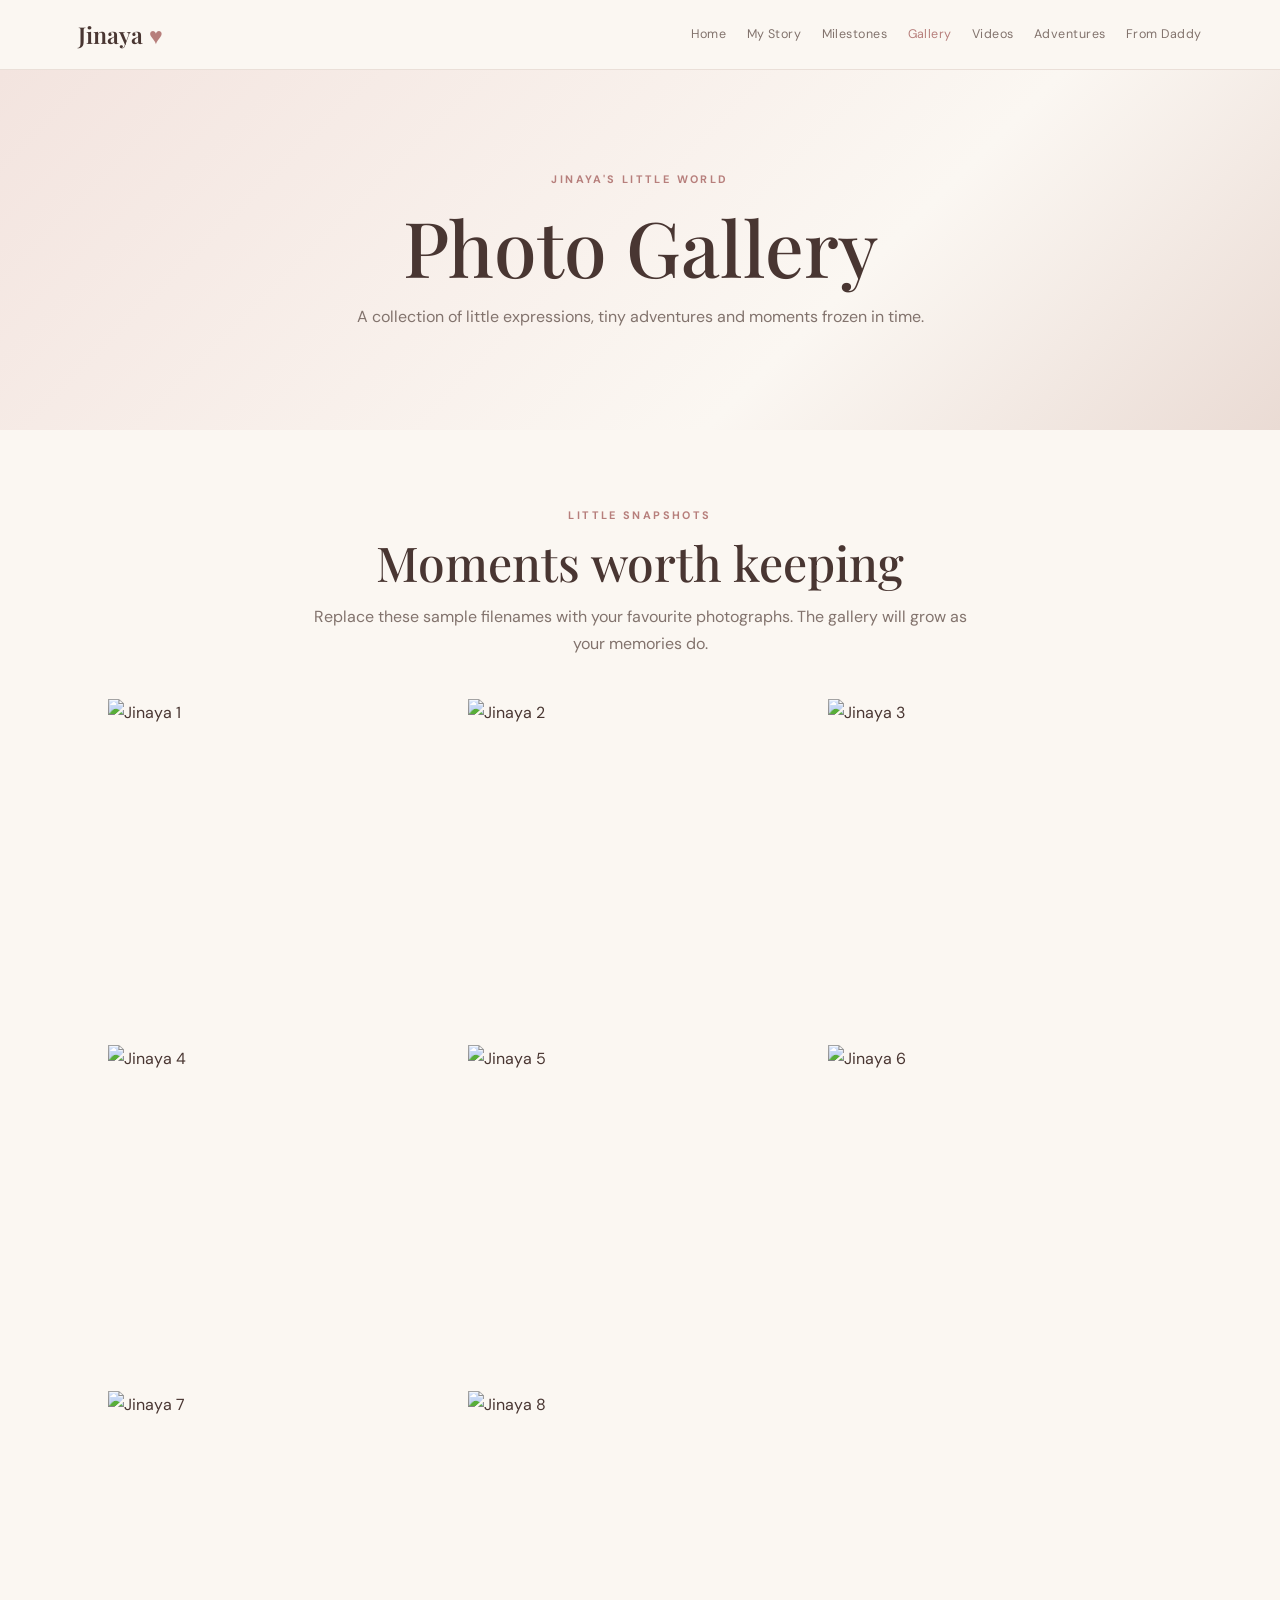
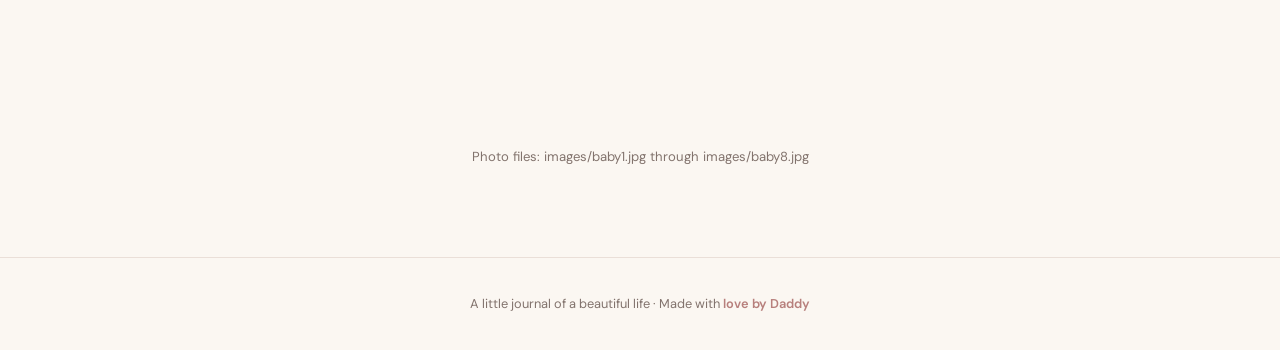
==== gallery.html @ 4f170513 "Add files via upload" ====
<!DOCTYPE html>
<html lang="en">
<head>
  <meta charset="UTF-8">
  <meta name="viewport" content="width=device-width, initial-scale=1.0">
  <meta name="description" content="The childhood memories and story of Jinaya Hajong.">
  <title>Photo Gallery | Jinaya's Little World</title>
  <link rel="stylesheet" href="style.css">
</head>
<body>
<header class="site-header"><div class="nav-wrap">
<a class="brand" href="index.html">Jinaya <span>♥</span></a>
<nav class="nav-links" aria-label="Main navigation"><a class="" href="index.html">Home</a><a class="" href="about.html">My Story</a><a class="" href="milestones.html">Milestones</a><a class="active" href="gallery.html">Gallery</a><a class="" href="videos.html">Videos</a><a class="" href="adventures.html">Adventures</a><a class="" href="daddy.html">From Daddy</a></nav>
</div></header>
<section class="page-hero">
  <div><div class="eyebrow">Jinaya's little world</div><h1>Photo Gallery</h1><p>A collection of little expressions, tiny adventures and moments frozen in time.</p></div>
</section>

<main class="container">
  <div class="section-heading"><div class="eyebrow">Little snapshots</div><h2>Moments worth keeping</h2><p>Replace these sample filenames with your favourite photographs. The gallery will grow as your memories do.</p></div>
  <div class="gallery-grid"><img src="images/baby1.jpg" alt="Jinaya 1"><img src="images/baby2.jpg" alt="Jinaya 2"><img src="images/baby3.jpg" alt="Jinaya 3"><img src="images/baby4.jpg" alt="Jinaya 4"><img src="images/baby5.jpg" alt="Jinaya 5"><img src="images/baby6.jpg" alt="Jinaya 6"><img src="images/baby7.jpg" alt="Jinaya 7"><img src="images/baby8.jpg" alt="Jinaya 8"></div>
  <p class="small-note">Photo files: images/baby1.jpg through images/baby8.jpg</p>
</main>
<footer class="site-footer">A little journal of a beautiful life · Made with <strong>love by Daddy</strong></footer>
</body>
</html>
---- style.css ----
@import url('https://fonts.googleapis.com/css2?family=DM+Sans:wght@400;500;600;700&family=Playfair+Display:wght@400;500;600;700&display=swap');

:root {
  --cream: #fbf7f2;
  --paper: #fffdfb;
  --pink: #ead2cf;
  --rose: #b77f7c;
  --brown: #493632;
  --muted: #82736d;
  --line: #eadfd8;
  --shadow: 0 18px 50px rgba(73, 54, 50, .09);
}
* { box-sizing: border-box; }
html { scroll-behavior: smooth; }
body {
  margin: 0; background: var(--cream); color: var(--brown);
  font-family: 'DM Sans', sans-serif; line-height: 1.7;
}
a { color: inherit; text-decoration: none; }
img, video { display: block; max-width: 100%; }
img { width: 100%; object-fit: cover; }
.site-header {
  position: sticky; top: 0; z-index: 20; background: rgba(251,247,242,.94);
  backdrop-filter: blur(14px); border-bottom: 1px solid var(--line);
}
.nav-wrap {
  max-width: 1180px; margin: auto; padding: 15px 28px; display: flex;
  align-items: center; justify-content: space-between; gap: 22px;
}
.brand { font-family: 'Playfair Display', serif; font-size: 1.45rem; font-weight: 600; white-space: nowrap; }
.brand span { color: var(--rose); }
.nav-links { display: flex; flex-wrap: wrap; gap: 20px; align-items: center; }
.nav-links a { font-size: .78rem; color: var(--muted); letter-spacing: .04em; transition: color .2s; }
.nav-links a:hover, .nav-links a.active { color: var(--rose); }
.menu-toggle { display: none; }
.page-hero {
  min-height: 360px; display: grid; place-items: center; text-align: center;
  padding: 75px 24px; background: linear-gradient(135deg, #f3e4df, #fbf7f2 65%, #eadbd4);
}
.eyebrow { text-transform: uppercase; letter-spacing: .22em; color: var(--rose); font-size: .68rem; font-weight: 700; }
h1, h2, h3 { font-family: 'Playfair Display', serif; font-weight: 500; line-height: 1.18; }
.page-hero h1 { font-size: clamp(2.7rem, 6vw, 4.8rem); margin: 12px 0; }
.page-hero p { max-width: 620px; color: var(--muted); margin: 0 auto; }
.container { max-width: 1120px; margin: auto; padding: 76px 28px; }
.section-heading { text-align: center; max-width: 680px; margin: 0 auto 42px; }
.section-heading h2 { font-size: clamp(2rem, 4vw, 3rem); margin: 9px 0 12px; }
.section-heading p { color: var(--muted); margin: 0; }
.button {
  display: inline-block; background: var(--brown); color: white; padding: 13px 23px;
  border-radius: 2px; font-size: .78rem; letter-spacing: .06em; margin-top: 20px;
}
.button:hover { background: var(--rose); }
.hero-home {
  min-height: 690px; display: grid; grid-template-columns: 1fr 1fr; align-items: center;
  gap: 55px; max-width: 1180px; margin: auto; padding: 65px 28px;
}
.hero-copy h1 { font-size: clamp(3.3rem, 6.5vw, 6rem); margin: 12px 0 18px; }
.hero-copy h1 em { color: var(--rose); font-weight: 400; }
.hero-copy p { color: var(--muted); max-width: 470px; }
.hero-photo { position: relative; padding: 0 22px 22px 0; }
.hero-photo:after { content: ''; position: absolute; right: 0; bottom: 0; width: 75%; height: 75%; background: var(--pink); z-index: 0; }
.hero-photo img { position: relative; z-index: 1; height: 520px; border-radius: 3px; box-shadow: var(--shadow); }
.note-strip { background: #f1e5df; text-align: center; padding: 24px; color: #725d56; font-family: 'Playfair Display', serif; font-size: 1.25rem; }
.two-col { display: grid; grid-template-columns: 1fr 1fr; gap: 55px; align-items: center; }
.two-col img { height: 470px; border-radius: 3px; box-shadow: var(--shadow); }
.copy h2 { font-size: clamp(2rem, 4vw, 3rem); margin: 10px 0 18px; }
.copy p { color: var(--muted); }
.soft-card { background: var(--paper); padding: 30px; border: 1px solid var(--line); box-shadow: var(--shadow); }
.card-grid { display: grid; grid-template-columns: repeat(3, 1fr); gap: 22px; }
.memory-card { background: var(--paper); border: 1px solid var(--line); }
.memory-card img { height: 280px; }
.memory-card .card-copy { padding: 20px; }
.memory-card h3 { font-size: 1.35rem; margin: 0 0 7px; }
.memory-card p { color: var(--muted); font-size: .9rem; margin: 0; }
.timeline { max-width: 760px; margin: auto; border-left: 1px solid #d9b9b4; padding-left: 30px; }
.timeline-item { position: relative; padding: 0 0 32px; }
.timeline-item:before { content: ''; position: absolute; left: -36px; top: 8px; width: 11px; height: 11px; border-radius: 50%; background: var(--rose); border: 3px solid var(--cream); }
.timeline-item .date { color: var(--rose); font-size: .72rem; letter-spacing: .12em; text-transform: uppercase; font-weight: 700; }
.timeline-item h3 { font-size: 1.45rem; margin: 5px 0; }
.timeline-item p { color: var(--muted); margin: 0; }
.gallery-grid { display: grid; grid-template-columns: repeat(3, 1fr); gap: 16px; }
.gallery-grid img { height: 330px; transition: transform .3s; }
.gallery-grid img:hover { transform: translateY(-4px); }
.video-grid { display: grid; grid-template-columns: repeat(2, 1fr); gap: 25px; }
.video-card { background: var(--paper); padding: 12px; border: 1px solid var(--line); }
.video-card video { width: 100%; aspect-ratio: 16/9; background: #211b19; object-fit: cover; }
.video-card h3 { margin: 14px 8px 4px; font-size: 1.25rem; }
.video-card p { margin: 0 8px 8px; color: var(--muted); font-size: .88rem; }
.letter { max-width: 790px; margin: auto; padding: 48px; background: var(--paper); border: 1px solid var(--line); box-shadow: var(--shadow); }
.letter h2 { font-size: 2.3rem; margin-top: 0; }
.letter p { color: #6f605a; }
.signature { font-family: 'Playfair Display', serif; font-size: 1.5rem; color: var(--rose); margin-top: 28px; }
.quote { text-align: center; max-width: 780px; margin: auto; font: italic 1.8rem/1.5 'Playfair Display', serif; color: #725d56; }
.site-footer { text-align: center; padding: 35px 20px; border-top: 1px solid var(--line); color: var(--muted); font-size: .8rem; }
.site-footer strong { color: var(--rose); font-weight: 600; }
.small-note { color: var(--muted); font-size: .82rem; text-align: center; margin-top: 25px; }
@media (max-width: 850px) {
  .nav-wrap { align-items: flex-start; flex-direction: column; }
  .nav-links { gap: 13px 18px; }
  .hero-home { grid-template-columns: 1fr; padding-top: 45px; }
  .hero-photo img { height: 430px; }
  .two-col { grid-template-columns: 1fr; gap: 30px; }
  .two-col img { height: 390px; }
  .card-grid { grid-template-columns: repeat(2, 1fr); }
}
@media (max-width: 560px) {
  .nav-wrap { padding: 13px 18px; }
  .nav-links { gap: 9px 14px; }
  .nav-links a { font-size: .72rem; }
  .hero-home { min-height: auto; padding: 50px 20px; gap: 30px; }
  .hero-photo img { height: 350px; }
  .container { padding: 55px 20px; }
  .card-grid, .gallery-grid, .video-grid { grid-template-columns: 1fr; }
  .gallery-grid img { height: 360px; }
  .memory-card img { height: 320px; }
  .letter { padding: 28px 23px; }
  .page-hero { min-height: 300px; padding: 55px 20px; }
}
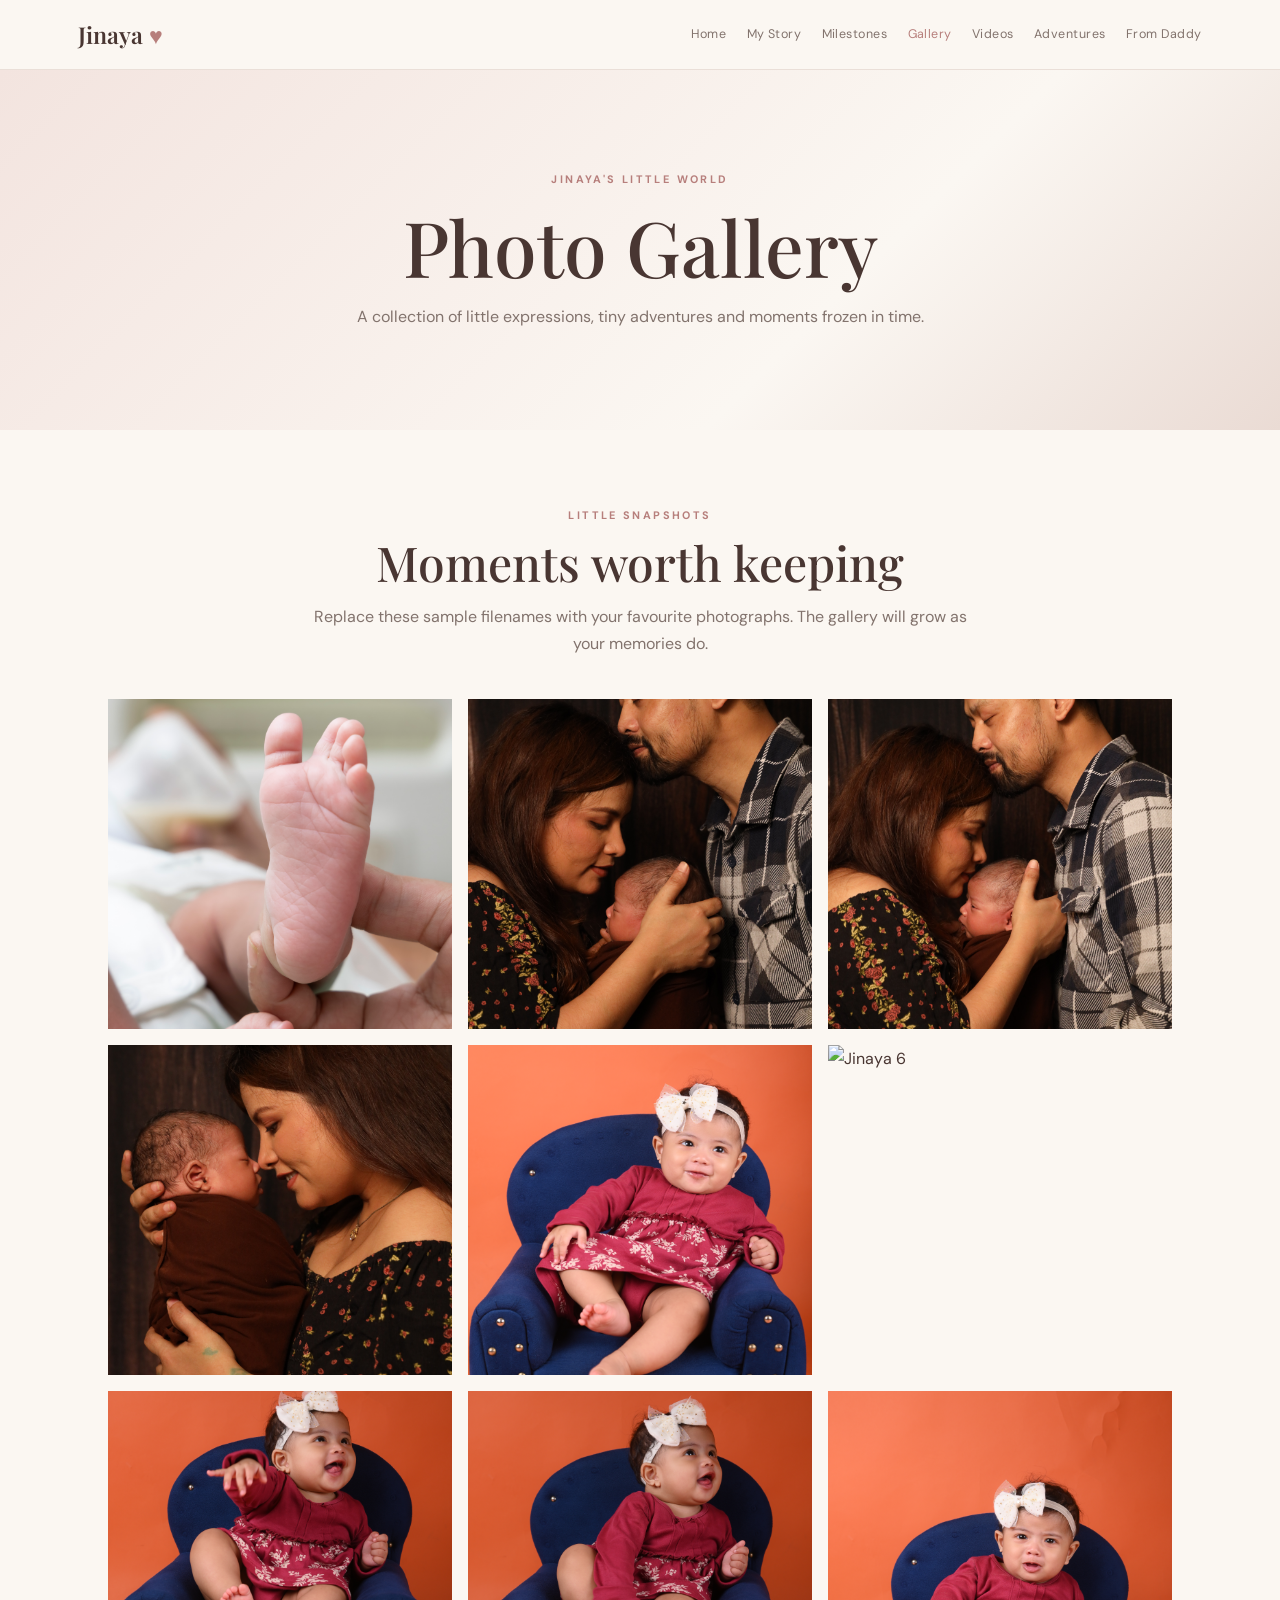
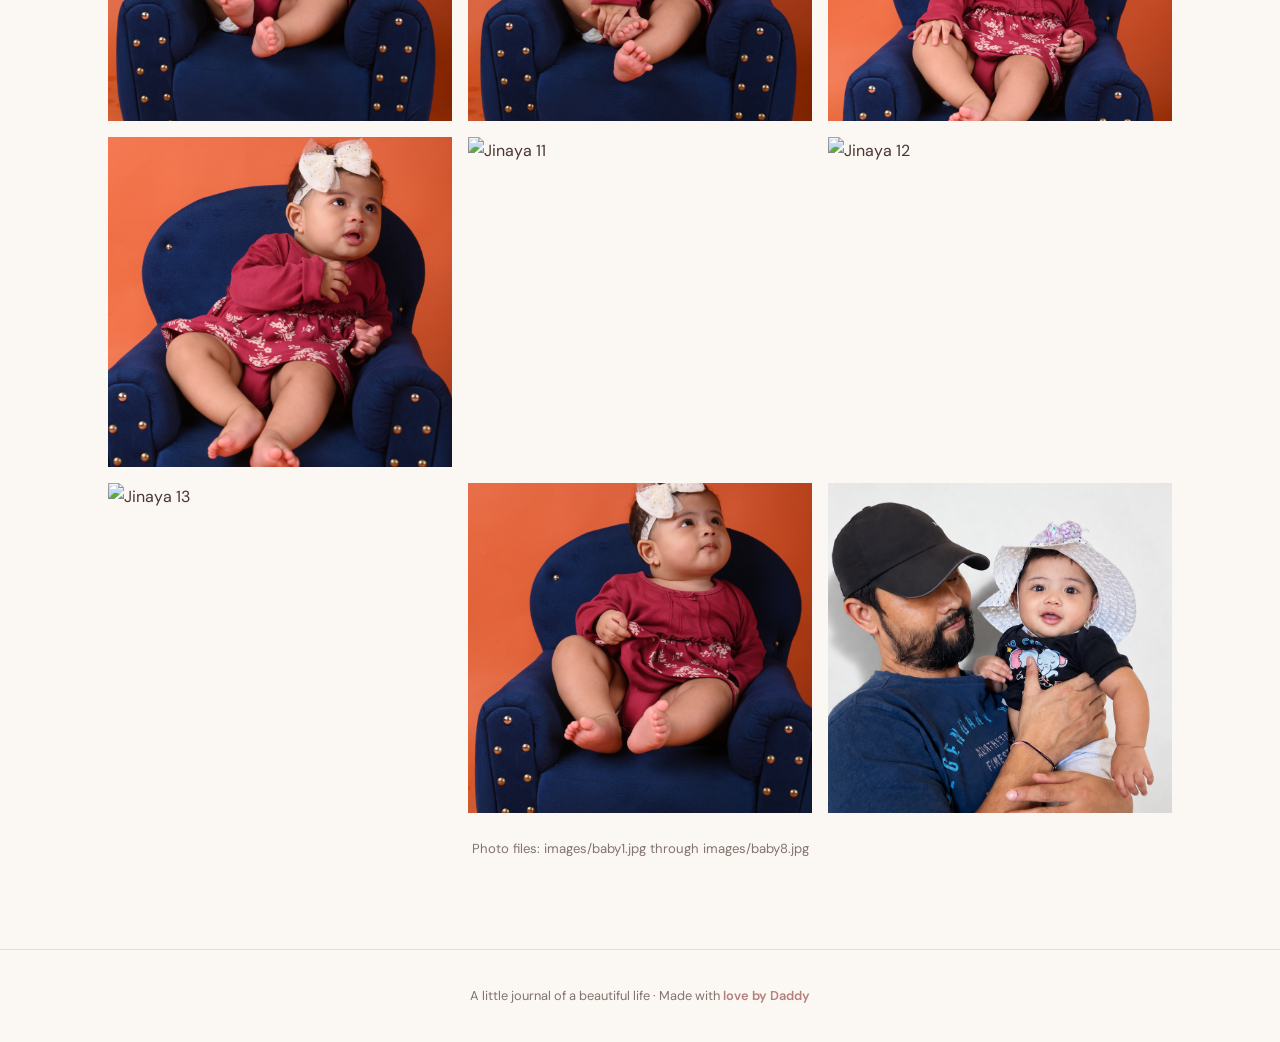
==== commit 31b842d7: "Change image filenames in gallery Updated image sources in the gallery section." ====
--- a/gallery.html
+++ b/gallery.html
@@ -18,9 +18,9 @@
 
 <main class="container">
   <div class="section-heading"><div class="eyebrow">Little snapshots</div><h2>Moments worth keeping</h2><p>Replace these sample filenames with your favourite photographs. The gallery will grow as your memories do.</p></div>
-  <div class="gallery-grid"><img src="images/baby1.jpg" alt="Jinaya 1"><img src="images/baby2.jpg" alt="Jinaya 2"><img src="images/baby3.jpg" alt="Jinaya 3"><img src="images/baby4.jpg" alt="Jinaya 4"><img src="images/baby5.jpg" alt="Jinaya 5"><img src="images/baby6.jpg" alt="Jinaya 6"><img src="images/baby7.jpg" alt="Jinaya 7"><img src="images/baby8.jpg" alt="Jinaya 8"></div>
+  <div class="gallery-grid"><img src="1000106142.jpg" alt="Jinaya 1"><img src="1000109471.jpg" alt="Jinaya 2"><img src="1000109473.jpg" alt="Jinaya 3"><img src="1000109578.jpg" alt="Jinaya 4"><img src="1000148776.jpg" alt="Jinaya 5"><img src="1000148777.jpg" alt="Jinaya 6"><img src="1000148815.jpg" alt="Jinaya 7"><img src="1000148816.jpg" alt="Jinaya 8"><img src="1000148818.jpg" alt="Jinaya 9"><img src="1000148819.jpg" alt="Jinaya 10"><img src="1000148824.jpg" alt="Jinaya 11"><img src="1000148825.jpg" alt="Jinaya 12"><img src="1000148834.jpg" alt="Jinaya 13"><img src="1000148835.jpg" alt="Jinaya 14"><img src="1000150522.png" alt="Jinaya 15"></div>
   <p class="small-note">Photo files: images/baby1.jpg through images/baby8.jpg</p>
 </main>
 <footer class="site-footer">A little journal of a beautiful life · Made with <strong>love by Daddy</strong></footer>
 </body>
-</html>+</html>
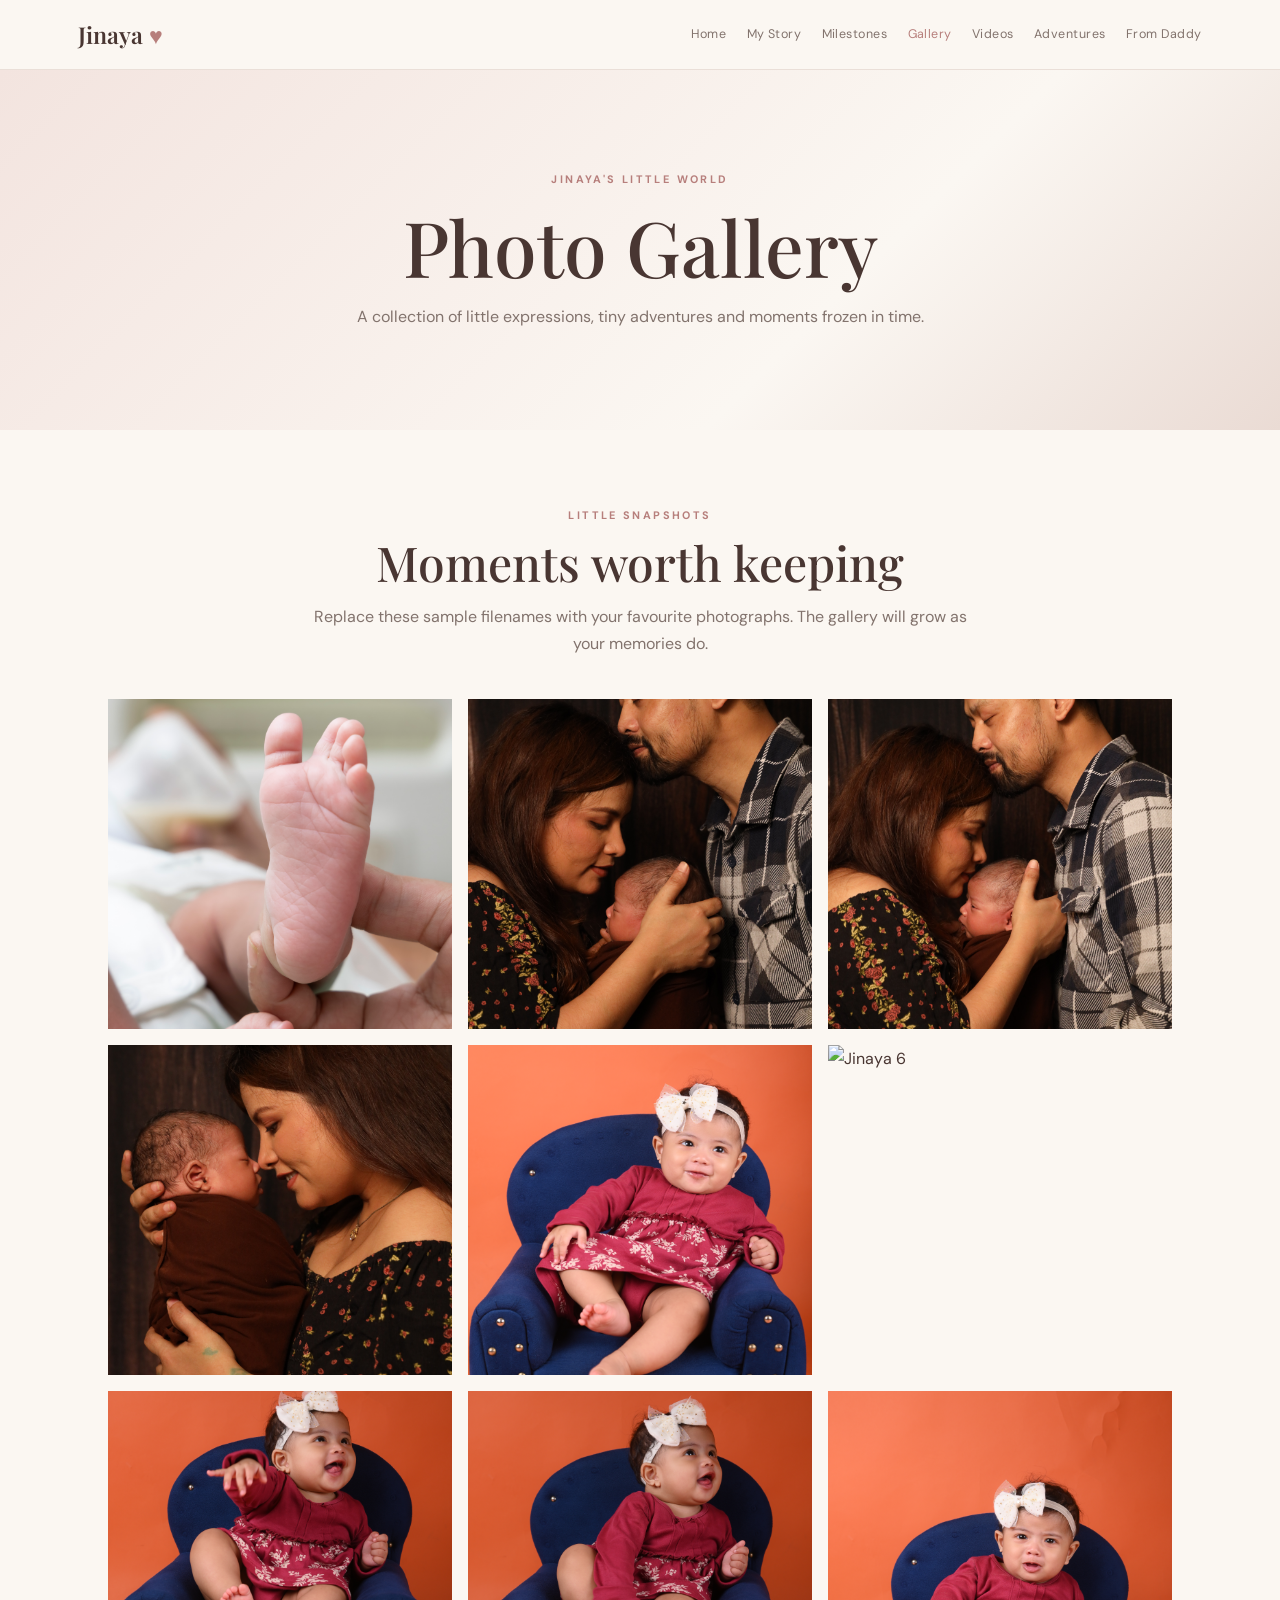
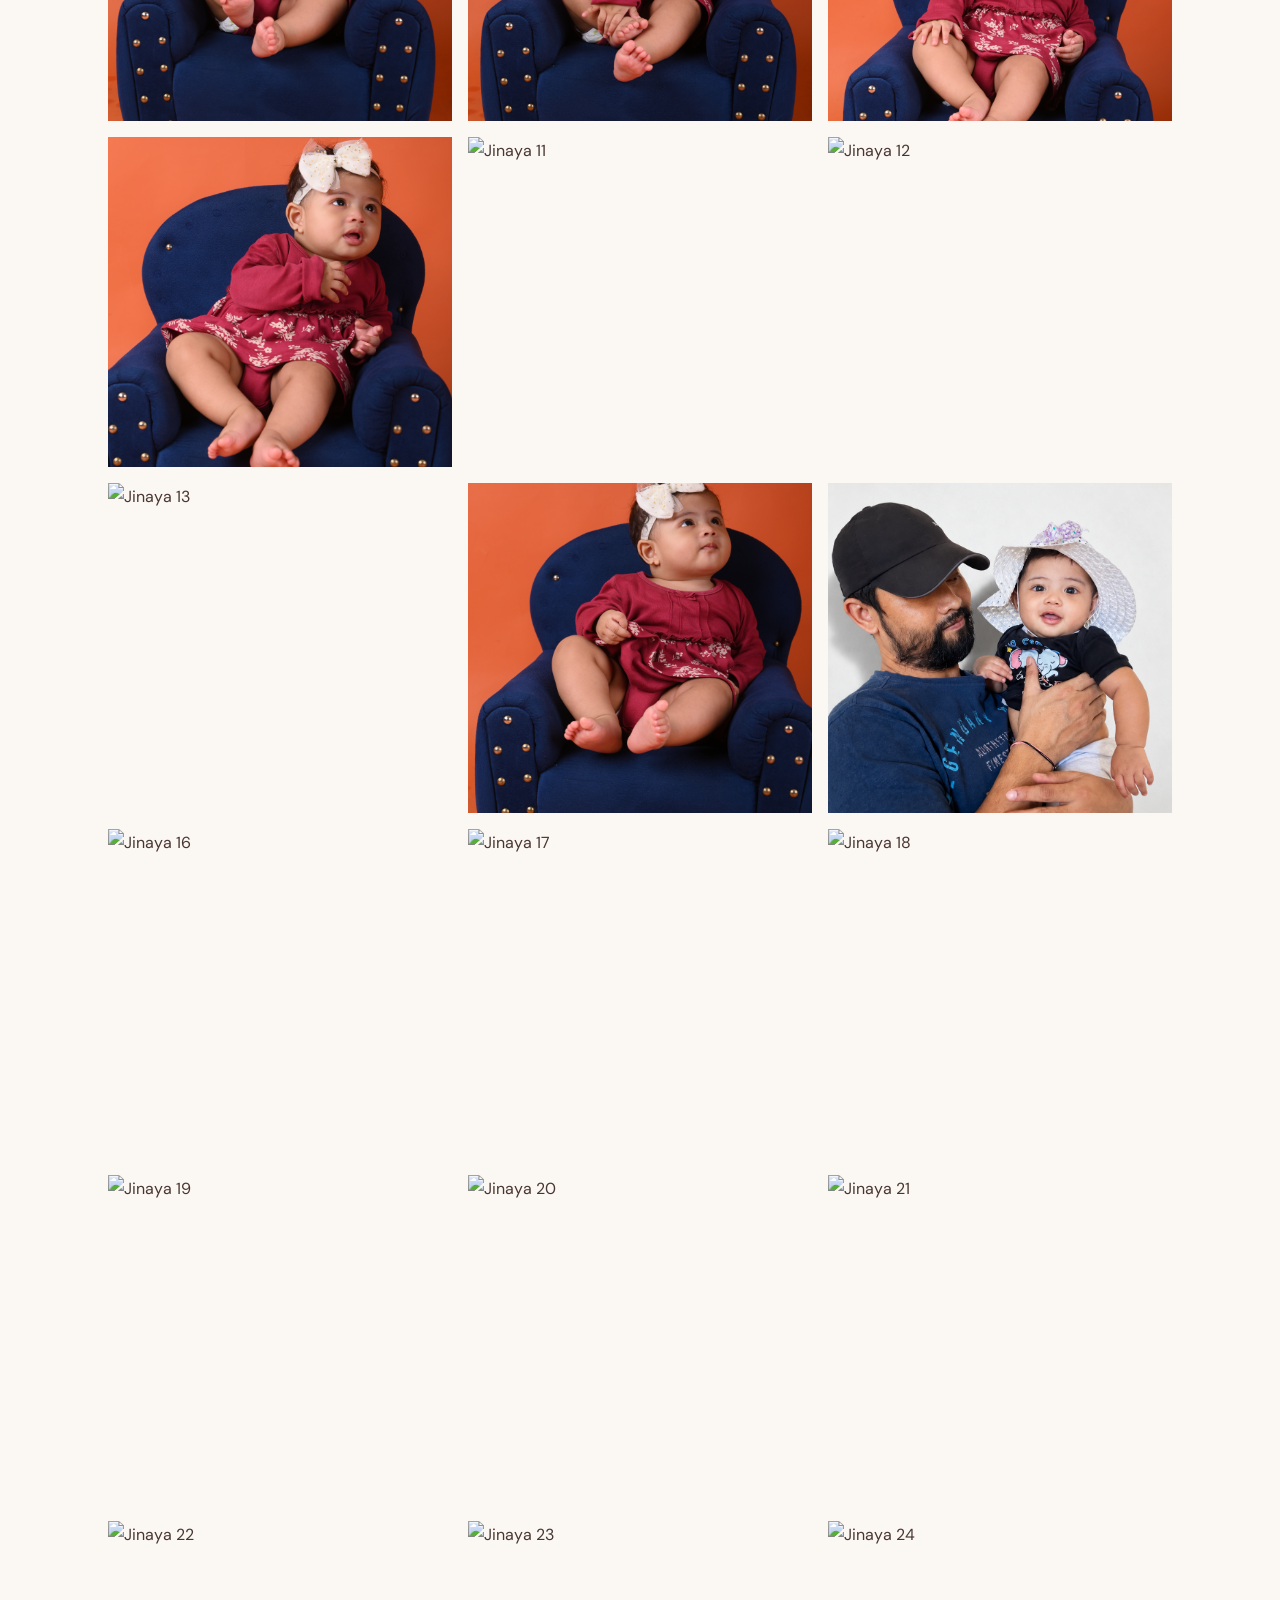
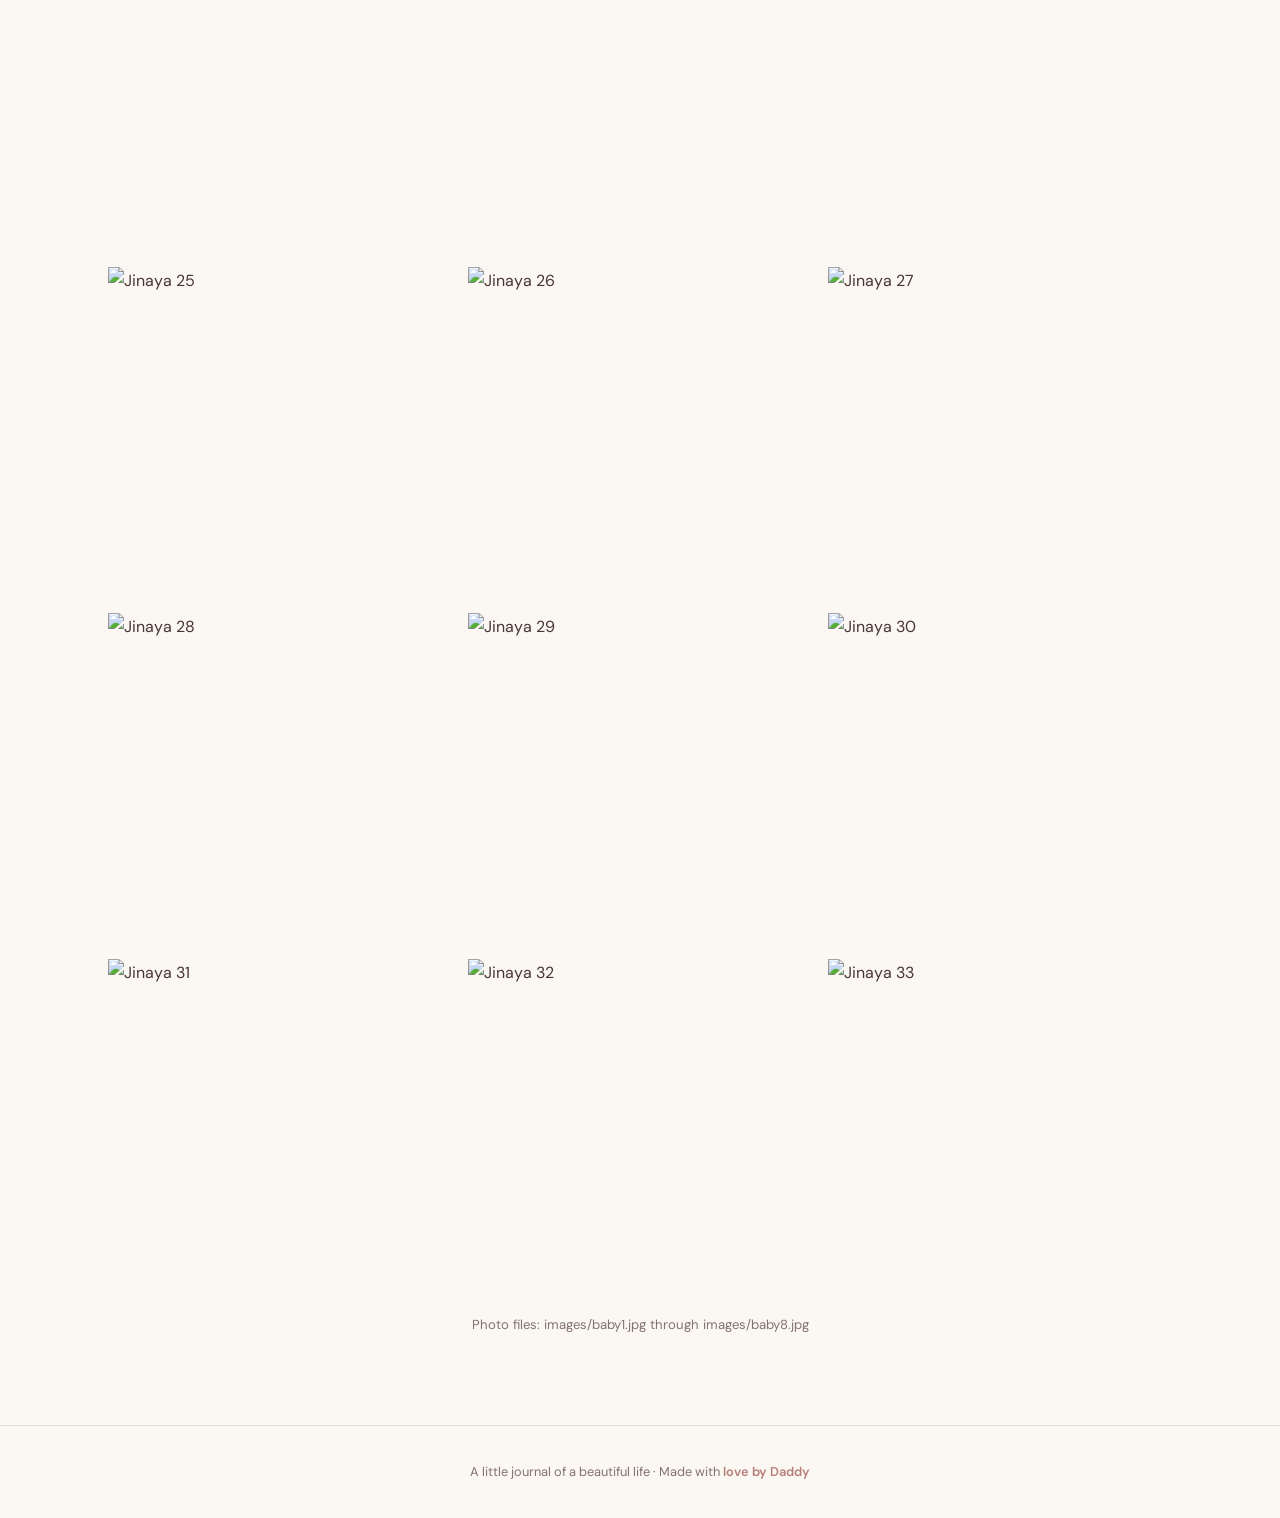
==== commit eed6fc9e: "Add more images to the gallery section" ====
--- a/gallery.html
+++ b/gallery.html
@@ -18,7 +18,12 @@
 
 <main class="container">
   <div class="section-heading"><div class="eyebrow">Little snapshots</div><h2>Moments worth keeping</h2><p>Replace these sample filenames with your favourite photographs. The gallery will grow as your memories do.</p></div>
-  <div class="gallery-grid"><img src="1000106142.jpg" alt="Jinaya 1"><img src="1000109471.jpg" alt="Jinaya 2"><img src="1000109473.jpg" alt="Jinaya 3"><img src="1000109578.jpg" alt="Jinaya 4"><img src="1000148776.jpg" alt="Jinaya 5"><img src="1000148777.jpg" alt="Jinaya 6"><img src="1000148815.jpg" alt="Jinaya 7"><img src="1000148816.jpg" alt="Jinaya 8"><img src="1000148818.jpg" alt="Jinaya 9"><img src="1000148819.jpg" alt="Jinaya 10"><img src="1000148824.jpg" alt="Jinaya 11"><img src="1000148825.jpg" alt="Jinaya 12"><img src="1000148834.jpg" alt="Jinaya 13"><img src="1000148835.jpg" alt="Jinaya 14"><img src="1000150522.png" alt="Jinaya 15"></div>
+  <div class="gallery-grid">
+    <img src="1000106142.jpg" alt="Jinaya 1"><img src="1000109471.jpg" alt="Jinaya 2"><img src="1000109473.jpg" alt="Jinaya 3"><img src="1000109578.jpg" alt="Jinaya 4"><img src="1000148776.jpg" alt="Jinaya 5"><img src="1000148777.jpg" alt="Jinaya 6"><img src="1000148815.jpg" alt="Jinaya 7"><img src="1000148816.jpg" alt="Jinaya 8"><img src="1000148818.jpg" alt="Jinaya 9"><img src="1000148819.jpg" alt="Jinaya 10">
+    <img src="1000148824.jpg" alt="Jinaya 11"><img src="1000148825.jpg" alt="Jinaya 12"><img src="1000148834.jpg" alt="Jinaya 13"><img src="1000148835.jpg" alt="Jinaya 14"><img src="1000150522.png" alt="Jinaya 15"><img src="1000110595.jpg" alt="Jinaya 16"><img src="1000110600.jpg" alt="Jinaya 17"><img src="1000111269.jpg" alt="Jinaya 18"><img src="1000112338.jpg" alt="Jinaya 19"><img src="1000144159.jpg" alt="Jinaya 20">
+    <img src="1000144160.jpg" alt="Jinaya 21"><img src="1000144162.jpg" alt="Jinaya 22"><img src="1000144163.jpg" alt="Jinaya 23"><img src="34143dd5.jpg" alt="Jinaya 24"><img src="1000109417.jpg" alt="Jinaya 25"><img src="1000109418.jpg" alt="Jinaya 26"><img src="1000109419.jpg" alt="Jinaya 27"><img src="1000109420.jpg" alt="Jinaya 28"><img src="1000109421.jpg" alt="Jinaya 29"><img src="1000109422.jpg" alt="Jinaya 30">
+    <img src="1000109423.jpg" alt="Jinaya 31"><img src="1000109800.jpg" alt="Jinaya 32"><img src="1000109846.jpg" alt="Jinaya 33">
+  </div>
   <p class="small-note">Photo files: images/baby1.jpg through images/baby8.jpg</p>
 </main>
 <footer class="site-footer">A little journal of a beautiful life · Made with <strong>love by Daddy</strong></footer>
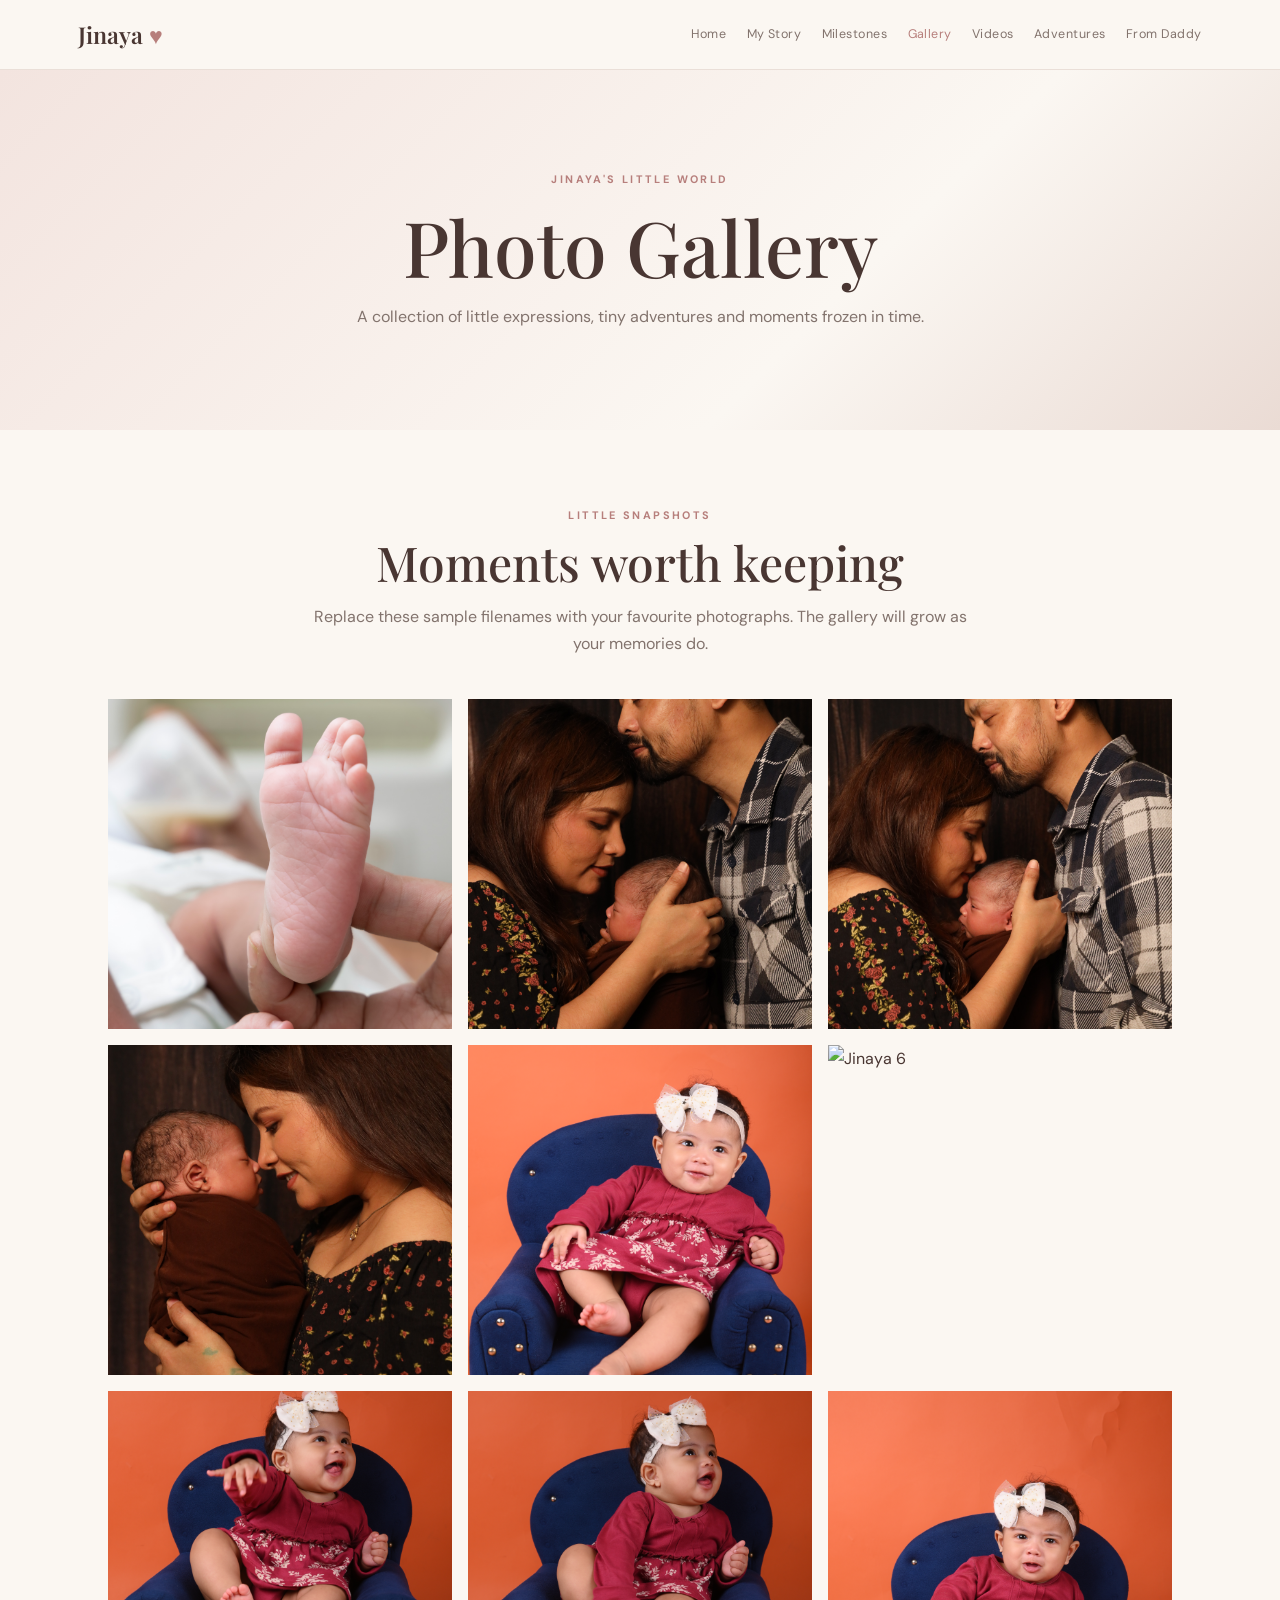
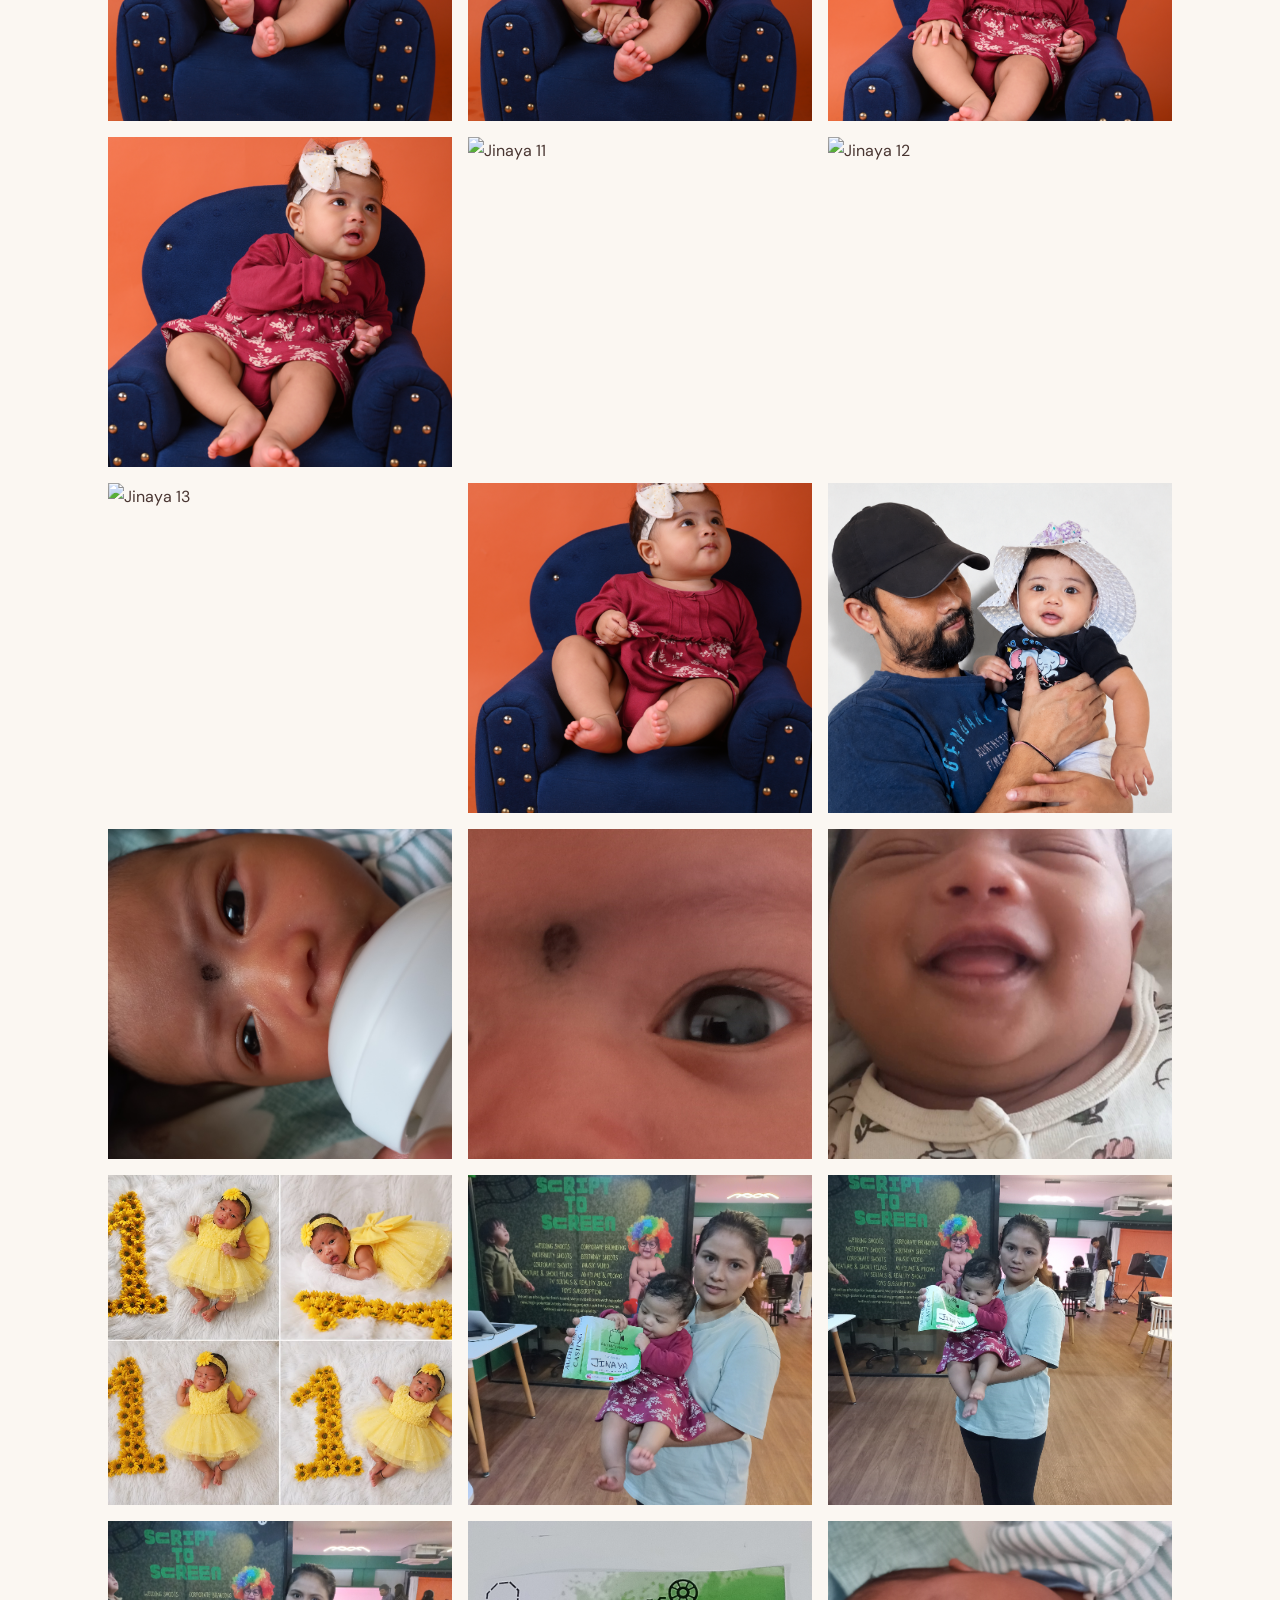
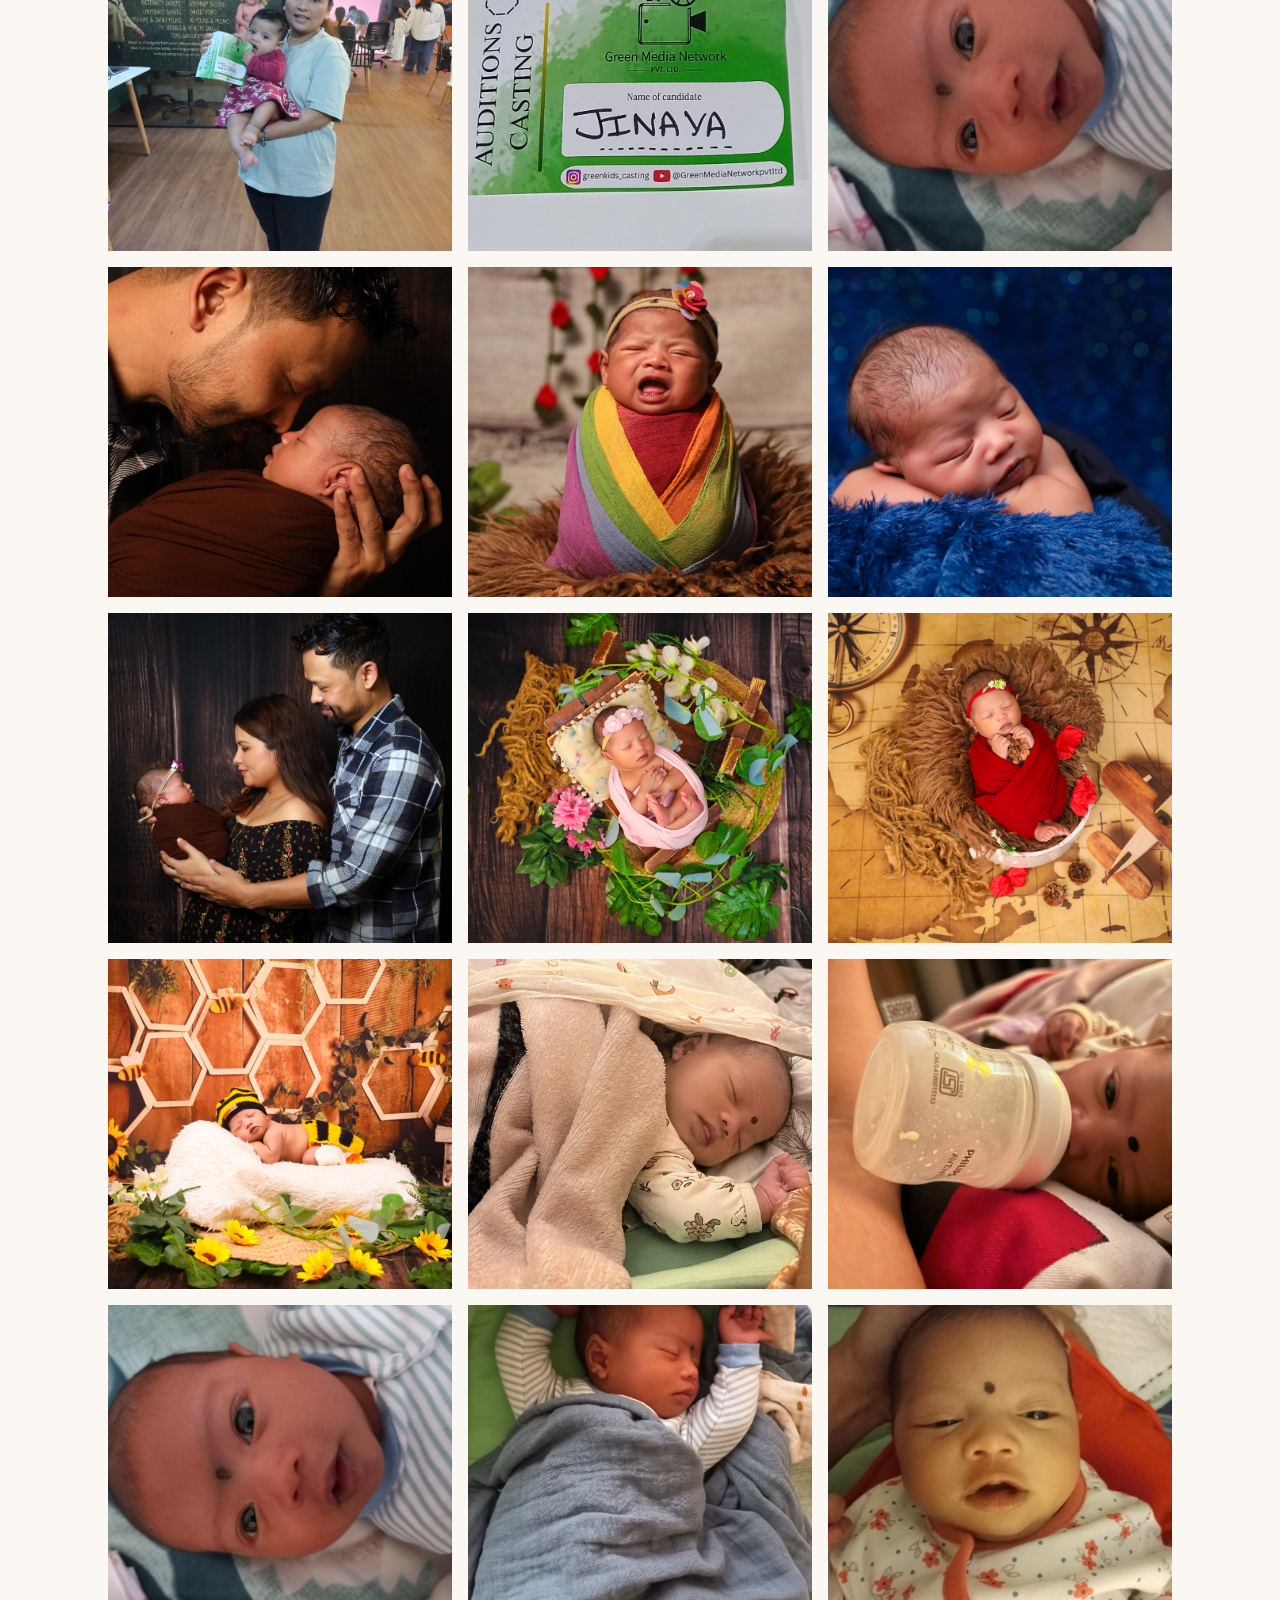
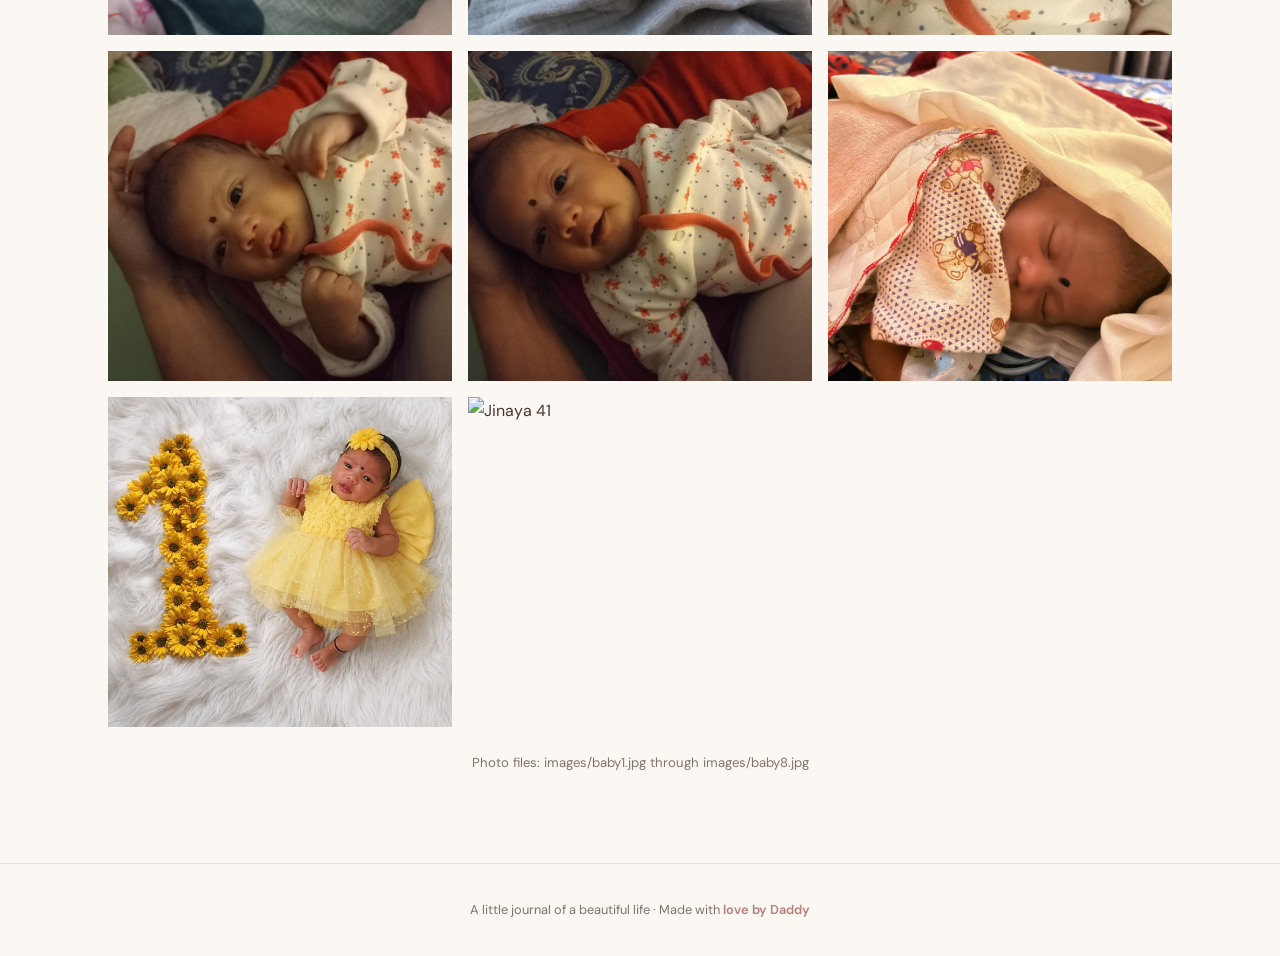
==== commit 6022b4b0: "Add new images to the gallery" ====
--- a/gallery.html
+++ b/gallery.html
@@ -22,7 +22,8 @@
     <img src="1000106142.jpg" alt="Jinaya 1"><img src="1000109471.jpg" alt="Jinaya 2"><img src="1000109473.jpg" alt="Jinaya 3"><img src="1000109578.jpg" alt="Jinaya 4"><img src="1000148776.jpg" alt="Jinaya 5"><img src="1000148777.jpg" alt="Jinaya 6"><img src="1000148815.jpg" alt="Jinaya 7"><img src="1000148816.jpg" alt="Jinaya 8"><img src="1000148818.jpg" alt="Jinaya 9"><img src="1000148819.jpg" alt="Jinaya 10">
     <img src="1000148824.jpg" alt="Jinaya 11"><img src="1000148825.jpg" alt="Jinaya 12"><img src="1000148834.jpg" alt="Jinaya 13"><img src="1000148835.jpg" alt="Jinaya 14"><img src="1000150522.png" alt="Jinaya 15"><img src="1000110595.jpg" alt="Jinaya 16"><img src="1000110600.jpg" alt="Jinaya 17"><img src="1000111269.jpg" alt="Jinaya 18"><img src="1000112338.jpg" alt="Jinaya 19"><img src="1000144159.jpg" alt="Jinaya 20">
     <img src="1000144160.jpg" alt="Jinaya 21"><img src="1000144162.jpg" alt="Jinaya 22"><img src="1000144163.jpg" alt="Jinaya 23"><img src="34143dd5.jpg" alt="Jinaya 24"><img src="1000109417.jpg" alt="Jinaya 25"><img src="1000109418.jpg" alt="Jinaya 26"><img src="1000109419.jpg" alt="Jinaya 27"><img src="1000109420.jpg" alt="Jinaya 28"><img src="1000109421.jpg" alt="Jinaya 29"><img src="1000109422.jpg" alt="Jinaya 30">
-    <img src="1000109423.jpg" alt="Jinaya 31"><img src="1000109800.jpg" alt="Jinaya 32"><img src="1000109846.jpg" alt="Jinaya 33">
+    <img src="1000109423.jpg" alt="Jinaya 31"><img src="1000109800.jpg" alt="Jinaya 32"><img src="1000109846.jpg" alt="Jinaya 33"><img src="34143dd5.jpg" alt="Jinaya 34"><img src="1000110592.jpg" alt="Jinaya 35"><img src="1000110730.jpg" alt="Jinaya 36"><img src="1000110732.jpg" alt="Jinaya 37"><img src="1000110734.jpg" alt="Jinaya 38"><img src="1000111577.jpg" alt="Jinaya 39"><img src="1000112337.jpg" alt="Jinaya 40">
+    <img src="xxx.jpg" alt="Jinaya 41">
   </div>
   <p class="small-note">Photo files: images/baby1.jpg through images/baby8.jpg</p>
 </main>
